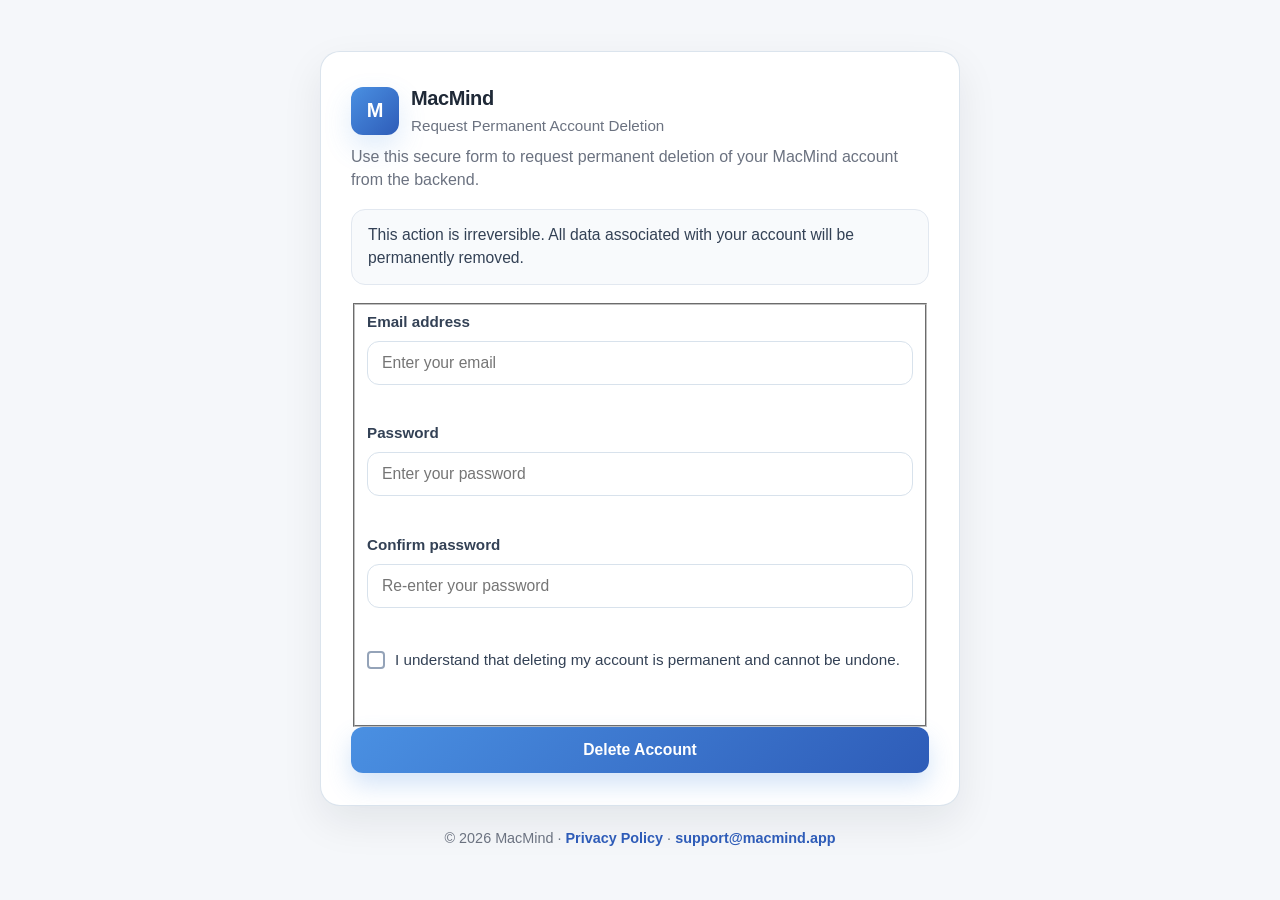
==== delete_account (2).html @ 731f8f67 "del acc fixes" ====
<!DOCTYPE html>
<html lang="en">
<head>
  <meta charset="UTF-8" />
  <meta name="viewport" content="width=device-width, initial-scale=1.0" />
  <meta name="description" content="Request permanent account deletion for MacMind." />
  <title>Delete Account | MacMind</title>
  <style>
    :root {
      --bg: #F5F7FA;
      --card: #FFFFFF;
      --primary: #4A90E2;
      --primary-dark: #2E5CB8;
      --text: #1F2937;
      --muted: #6B7280;
      --danger: #DC2626;
      --danger-dark: #B91C1C;
      --success: #15803D;
      --success-bg: #ECFDF3;
      --border: #D8E2EC;
      --shadow: 0 16px 40px rgba(15, 23, 42, 0.08);
      --focus: 0 0 0 3px rgba(74, 144, 226, 0.22);
    }

    * { box-sizing: border-box; }

    :focus-visible {
      outline: 3px solid rgba(74,144,226,0.22);
      outline-offset: 2px;
    }

    html, body {
      margin: 0;
      padding: 0;
      background: var(--bg);
      color: var(--text);
      font-family: Inter, "Segoe UI", Roboto, Arial, sans-serif;
      -webkit-font-smoothing:antialiased;
      -moz-osx-font-smoothing:grayscale;
      line-height: 1.45;
      font-size: 16px;
    }

    body {
      min-height: 100vh;
      display: flex;
      align-items: center;
      justify-content: center;
      padding: 32px 18px;
    }

    .page {
      width: min(100%, 640px);
      display: flex;
      flex-direction: column;
      gap: 20px;
    }

    .card {
      background: var(--card);
      border: 1px solid rgba(216, 226, 236, 0.9);
      border-radius: 20px;
      padding: 32px 30px;
      box-shadow: var(--shadow);
      transition: transform 160ms ease, box-shadow 160ms ease;
    }

    .brand {
      display: flex;
      align-items: center;
      gap: 12px;
      margin-bottom: 8px;
    }

    .brand-badge {
      width: 48px;
      height: 48px;
      border-radius: 12px;
      background: linear-gradient(135deg, var(--primary), var(--primary-dark));
      color: #fff;
      display: grid;
      place-items: center;
      font-size: 20px;
      font-weight: 700;
      box-shadow: 0 12px 28px rgba(74, 144, 226, 0.18);
    }

    h1 {
      margin: 0;
      font-size: 1.25rem;
      font-weight: 800;
      letter-spacing: -0.02em;
      color: var(--text);
    }

    .brand-subtitle {
      margin: 2px 0 0;
      color: var(--muted);
      font-size: 0.95rem;
    }

    .intro {
      margin: 8px 0 18px;
      color: var(--muted);
      font-size: 1rem;
    }

    .warning {
      background: #F8FAFC;
      border: 1px solid #E2E8F0;
      border-radius: 14px;
      padding: 14px 16px;
      margin-bottom: 18px;
      color: #334155;
      font-size: 0.98rem;
    }

    .field {
      margin-bottom: 14px;
    }

    .field label,
    .checkbox-label {
      display: block;
      font-size: 0.95rem;
      font-weight: 600;
      margin-bottom: 8px;
      color: #334155;
    }

    input[type="email"],
    input[type="password"] {
      width: 100%;
      border: 1px solid var(--border);
      border-radius: 12px;
      padding: 12px 14px;
      font-size: 0.98rem;
      color: var(--text);
      background: #fff;
      transition: border-color 140ms ease, box-shadow 140ms ease, transform 140ms ease;
    }

    input[type="email"]:focus,
    input[type="password"]:focus,
    input[type="checkbox"]:focus + .checkbox-mark,
    button:focus-visible {
      outline: none;
      border-color: var(--primary);
      box-shadow: var(--focus);
    }

    .error {
      min-height: 1.1rem;
      margin: 6px 0 0;
      color: var(--danger);
      font-size: 0.85rem;
    }

    .checkbox-field {
      margin: 18px 0 20px;
    }

    .checkbox-row {
      display: flex;
      gap: 10px;
      align-items: flex-start;
      font-size: 0.95rem;
      line-height: 1.45;
      color: #334155;
    }

    input[type="checkbox"] {
      position: absolute;
      opacity: 0;
      pointer-events: none;
    }

    .checkbox-mark {
      width: 18px;
      height: 18px;
      min-width: 18px;
      margin-top: 2px;
      border-radius: 4px;
      border: 2px solid #94A3B8;
      background: #fff;
      display: inline-block;
      position: relative;
      transition: border-color 140ms ease, background 140ms ease, transform 140ms ease;
      flex-shrink: 0;
    }

    input[type="checkbox"]:checked + .checkbox-mark {
      border-color: var(--primary);
      background: var(--primary);
    }

    input[type="checkbox"]:checked + .checkbox-mark::after {
      content: "";
      position: absolute;
      left: 4px;
      top: 1px;
      width: 4px;
      height: 8px;
      border: solid #fff;
      border-width: 0 2px 2px 0;
      transform: rotate(45deg);
    }

    .primary-btn,
    .danger-btn,
    .secondary-btn {
      width: 100%;
      border: 0;
      border-radius: 12px;
      padding: 12px 16px;
      font-size: 0.98rem;
      font-weight: 700;
      cursor: pointer;
      transition: transform 160ms cubic-bezier(.2,.9,.2,1), box-shadow 160ms ease, opacity 140ms ease;
      will-change: transform;
    }

    .primary-btn:hover,
    .danger-btn:hover,
    .secondary-btn:hover {
      transform: translateY(-3px);
      box-shadow: 0 18px 36px rgba(15,23,42,0.08);
    }

    .primary-btn:disabled,
    .danger-btn:disabled,
    .secondary-btn:disabled {
      opacity: 0.7;
      cursor: not-allowed;
      transform: none;
      box-shadow: none;
    }

    .primary-btn {
      color: #fff;
      background: linear-gradient(135deg, var(--primary), var(--primary-dark));
      box-shadow: 0 12px 24px rgba(74, 144, 226, 0.24);
    }

    .danger-btn {
      color: #fff;
      background: linear-gradient(135deg, var(--danger), var(--danger-dark));
      box-shadow: 0 12px 24px rgba(220, 38, 38, 0.22);
    }

    .secondary-btn {
      color: var(--text);
      background: #F8FAFC;
      border: 1px solid var(--border);
    }

    .btn-content {
      display: inline-flex;
      align-items: center;
      justify-content: center;
      gap: 8px;
      min-height: 22px;
    }

    .spinner {
      width: 16px;
      height: 16px;
      border: 2px solid rgba(255,255,255,0.7);
      border-top-color: #fff;
      border-radius: 50%;
      display: inline-block;
      animation: spin 0.8s linear infinite;
      flex-shrink: 0;
    }

    .spinner.hidden {
      display: none;
    }

    @keyframes spin {
      to { transform: rotate(360deg); }
    }

    .message-panel {
      margin-top: 16px;
      padding: 13px 14px;
      border-radius: 14px;
      font-size: 0.95rem;
      display: none;
      border: 1px solid transparent;
    }

    .message-panel.show {
      display: block;
    }

    .message-panel.error {
      display: block;
      background: #FEF2F2;
      color: #991B1B;
      border-color: #FECACA;
    }

    .message-panel.success {
      display: block;
      background: var(--success-bg);
      color: var(--success);
      border-color: #BBF7D0;
    }

    .message-panel.info {
      display: block;
      background: #EFF6FF;
      color: var(--primary-dark);
      border-color: #BFDBFE;
    }

    .success-state {
      display: none;
      background: var(--success-bg);
      border: 1px solid #BBF7D0;
      border-radius: 18px;
      padding: 24px;
      text-align: center;
      box-shadow: inset 0 1px 0 rgba(255,255,255,0.7);
    }

    .success-state.show {
      display: block;
    }

    .success-title {
      margin: 0 0 8px;
      font-size: 1.15rem;
      font-weight: 700;
      color: var(--success);
    }

    .success-subtitle {
      margin: 0 0 10px;
      color: #166534;
    }

    .redirect-text {
      font-size: 0.95rem;
      color: #166534;
      font-weight: 600;
    }

    .modal {
      position: fixed;
      inset: 0;
      background: rgba(15, 23, 42, 0.5);
      display: none;
      align-items: center;
      justify-content: center;
      padding: 16px;
      z-index: 1000;
    }

    .modal.show {
      display: flex;
    }

    .modal-card {
      width: min(100%, 440px);
      background: #fff;
      border-radius: 20px;
      padding: 24px;
      box-shadow: var(--shadow);
    }

    .modal-card h2 {
      margin: 0 0 10px;
      font-size: 1.2rem;
    }

    .modal-card p {
      margin: 0 0 18px;
      color: var(--muted);
    }

    .modal-actions {
      display: grid;
      gap: 10px;
      grid-template-columns: 1fr 1fr;
    }

    footer {
      text-align: center;
      color: var(--muted);
      font-size: 0.9rem;
      padding: 2px 8px 0;
    }

    footer a {
      color: var(--primary-dark);
      text-decoration: none;
      font-weight: 600;
    }

    footer a:hover {
      text-decoration: underline;
    }

    @media (max-width: 640px) {
      .card {
        padding: 24px 18px;
      }

      .modal-actions {
        grid-template-columns: 1fr;
      }
    }

    /* Reduced motion */
    @media (prefers-reduced-motion: reduce) {
      .primary-btn, .danger-btn, .secondary-btn, .card {
        transition: none !important;
        animation: none !important;
      }
      .spinner { animation: none; }
    }

    /* Screen reader only */
    .sr-only { position: absolute !important; height: 1px; width: 1px; overflow: hidden; clip: rect(1px,1px,1px,1px); white-space: nowrap; }
  </style>
</head>
<body>
  <main class="page">
    <section class="card" aria-labelledby="page-title">
      <div class="brand">
        <div class="brand-badge" aria-hidden="true">M</div>
        <div>
          <h1 id="page-title">MacMind</h1>
          <p class="brand-subtitle">Request Permanent Account Deletion</p>
        </div>
      </div>

      <p class="intro">Use this secure form to request permanent deletion of your MacMind account from the backend.</p>

      <div class="warning" role="note">
        This action is irreversible. All data associated with your account will be permanently removed.
      </div>

      <form id="deleteForm" novalidate onsubmit="event.preventDefault(); return false;">
        <fieldset id="formFields">
          <legend class="sr-only">Account deletion form</legend>
        <div class="field">
          <label for="email">Email address</label>
          <input id="email" name="email" type="email" autocomplete="email" inputmode="email" placeholder="Enter your email" required aria-describedby="emailError" />
          <p class="error" id="emailError" role="alert"></p>
        </div>

        <div class="field">
          <label for="password">Password</label>
          <input id="password" name="password" type="password" autocomplete="current-password" placeholder="Enter your password" required aria-describedby="passwordError" />
          <p class="error" id="passwordError" role="alert"></p>
        </div>

        <div class="field">
          <label for="confirmPassword">Confirm password</label>
          <input id="confirmPassword" name="confirmPassword" type="password" autocomplete="new-password" placeholder="Re-enter your password" required aria-describedby="confirmPasswordError" />
          <p class="error" id="confirmPasswordError" role="alert"></p>
        </div>

        <div class="checkbox-field">
          <label class="checkbox-row" for="consent">
            <input id="consent" name="consent" type="checkbox" required />
            <span class="checkbox-mark" aria-hidden="true"></span>
            <span>I understand that deleting my account is permanent and cannot be undone.</span>
          </label>
          <p class="error" id="consentError" role="alert"></p>
        </div>

        </fieldset>

        <button id="submitBtn" class="primary-btn" type="button" aria-busy="false">
          <span class="btn-content">
            <span class="spinner hidden" id="spinner" aria-hidden="true"></span>
            <span id="buttonLabel">Delete Account</span>
          </span>
        </button>
      </form>

      <div id="messagePanel" class="message-panel" role="status" aria-live="polite"></div>

      <div id="successState" class="success-state" aria-live="polite">
        <h2 class="success-title" id="successTitle">Your account has been permanently deleted successfully.</h2>
        <p class="success-subtitle" id="successSubtitle">The deletion request has been completed.</p>
        <p class="redirect-text" id="redirectText">Redirecting in 5...</p>
      </div>
    </section>

    <footer>
      <span>© 2026 MacMind</span> · <a href="https://dyuthi.github.io/privacy-policy/" target="_blank" rel="noopener noreferrer">Privacy Policy</a> · <a href="mailto:support@macmind.app">support@macmind.app</a>
    </footer>
  </main>

  <div id="confirmModal" class="modal" role="dialog" aria-modal="true" aria-labelledby="confirmTitle" aria-describedby="confirmDescription" aria-hidden="true">
    <div class="modal-card">
      <h2 id="confirmTitle">Are you absolutely sure?</h2>
      <p id="confirmDescription">Deleting your account is permanent. All account data associated with your account will be permanently deleted. This action cannot be undone.</p>
      <div class="modal-actions">
        <button id="cancelConfirmBtn" class="secondary-btn" type="button">Cancel</button>
        <button id="confirmDeleteBtn" class="danger-btn" type="button">Delete Forever</button>
      </div>
    </div>
  </div>

  <script>
    'use strict';
    // NOTE: The backend must allow requests from your GitHub Pages origin
    // (for example: https://dyuthi.github.io or https://<your-username>.github.io).
    // While testing locally, you may also allow http://localhost:8000.
    // Configure CORS to return these headers on OPTIONS and actual responses:
    //   Access-Control-Allow-Origin: https://dyuthi.github.io
    //   Access-Control-Allow-Methods: DELETE, OPTIONS
    //   Access-Control-Allow-Headers: Content-Type
    //   Access-Control-Allow-Credentials: false
    const API_BASE_URL = 'https://med-calci-backend-new.onrender.com';
    const REDIRECT_URL = 'https://dyuthi.github.io/privacy-policy/';
    const DELETE_ENDPOINT = '/api/auth/delete-account';
    const HEALTH_ENDPOINT = '/api/health';

    // Render's free tier spins the backend down after inactivity. The first
    // request after a cold start can take 30-60s to respond, which is why
    // the previous 15s timeout was failing. We ping /api/health first (short
    // timeout) and, if that fails, wait out a much longer warm-up window
    // before attempting the actual delete request.
    const HEALTH_CHECK_TIMEOUT_MS = 8000;
    const WARMUP_TIMEOUT_MS = 70000;
    const REQUEST_TIMEOUT_MS = 30000;

    const form = document.getElementById('deleteForm');
    const emailInput = document.getElementById('email');
    const passwordInput = document.getElementById('password');
    const confirmInput = document.getElementById('confirmPassword');
    const consentInput = document.getElementById('consent');
    const submitBtn = document.getElementById('submitBtn');
    const buttonLabel = document.getElementById('buttonLabel');
    const spinner = document.getElementById('spinner');
    const messagePanel = document.getElementById('messagePanel');
    const successState = document.getElementById('successState');
    const redirectText = document.getElementById('redirectText');
    const confirmModal = document.getElementById('confirmModal');
    const cancelConfirmBtn = document.getElementById('cancelConfirmBtn');
    const confirmDeleteBtn = document.getElementById('confirmDeleteBtn');

    const fieldElements = {
      email: document.getElementById('emailError'),
      password: document.getElementById('passwordError'),
      confirmPassword: document.getElementById('confirmPasswordError'),
      consent: document.getElementById('consentError')
    };

    const inputElements = {
      email: emailInput,
      password: passwordInput,
      confirmPassword: confirmInput,
      consent: consentInput
    };

    let isSubmitting = false;
    let redirectTimerId = null;
    let previouslyFocused = null;

    function escapeText(value) {
      return String(value)
        .replace(/&/g, '&amp;')
        .replace(/</g, '&lt;')
        .replace(/>/g, '&gt;')
        .replace(/\"/g, '&quot;')
        .replace(/'/g, '&#39;');
    }

    function clearErrors() {
      Object.values(fieldElements).forEach((element) => {
        element.textContent = '';
      });
      Object.values(inputElements).forEach((input) => {
        input.removeAttribute('aria-invalid');
      });
    }

    function setFieldError(fieldName, message) {
      const input = inputElements[fieldName];
      const error = fieldElements[fieldName];
      if (!input || !error) return;
      input.setAttribute('aria-invalid', 'true');
      error.textContent = message;
    }

    function showMessage(message, type) {
      // Only expose sanitized messages to users
      messagePanel.textContent = String(message || '');
      messagePanel.className = `message-panel ${type} show`;
    }

    function clearMessage() {
      messagePanel.textContent = '';
      messagePanel.className = 'message-panel';
    }

    function setSubmitting(isLoading) {
      isSubmitting = isLoading;
      submitBtn.disabled = isLoading;
      submitBtn.setAttribute('aria-busy', String(isLoading));
      spinner.classList.toggle('hidden', !isLoading);
      buttonLabel.textContent = isLoading ? 'Deleting...' : 'Delete Account';

      // Disable form fields via fieldset for better semantics
      const fieldset = document.getElementById('formFields');
      if (fieldset) fieldset.disabled = isLoading;
    }

    function validateForm() {
      const email = emailInput.value.trim();
      const password = passwordInput.value.trim();
      const confirmPassword = confirmInput.value.trim();
      const consent = consentInput.checked;

      clearErrors();

      if (!email) {
        setFieldError('email', 'Please enter your email address.');
        emailInput.focus();
        return false;
      }

      if (!/^[^\s@]+@[^\s@]+\.[^\s@]+$/.test(email)) {
        setFieldError('email', 'Please enter a valid email address.');
        emailInput.focus();
        return false;
      }

      if (!password) {
        setFieldError('password', 'Please enter your password.');
        passwordInput.focus();
        return false;
      }

      if (!confirmPassword) {
        setFieldError('confirmPassword', 'Please confirm your password.');
        confirmInput.focus();
        return false;
      }

      if (password !== confirmPassword) {
        setFieldError('confirmPassword', 'Passwords do not match.');
        confirmInput.focus();
        return false;
      }

      if (!consent) {
        setFieldError('consent', 'You must confirm that the deletion is permanent.');
        consentInput.focus();
        return false;
      }

      return true;
    }

    function openConfirmModal() {
      previouslyFocused = document.activeElement;
      confirmModal.classList.add('show');
      confirmModal.setAttribute('aria-hidden', 'false');
      // Focus primary action for quick keyboard confirmation
      confirmDeleteBtn.focus();
      trapFocus(confirmModal);
    }

    function closeConfirmModal() {
      confirmModal.classList.remove('show');
      confirmModal.setAttribute('aria-hidden', 'true');
      releaseFocusTrap();
      if (previouslyFocused && previouslyFocused.focus) previouslyFocused.focus();
    }

    function getFriendlyMessage(status, payload) {
      const serverMessage = payload && typeof payload === 'object' && payload.message ? String(payload.message) : '';
      const safeMessage = serverMessage ? escapeText(serverMessage) : '';

      switch (status) {
        case 400:
          return 'Please review your information and try again.';
        case 401:
        case 403:
          return 'The credentials you entered are not authorized. Please verify your email and password.';
        case 404:
          return 'The account deletion service is currently unavailable.';
        case 409:
          return 'This account cannot be deleted at the moment. Please contact support.';
        case 422:
          return 'The information provided is invalid. Please verify your details and try again.';
        case 429:
          return 'Too many requests were made. Please wait a moment and try again.';
        case 500:
        case 502:
        case 503:
        case 504:
          return 'The service is temporarily unavailable. Please try again shortly.';
        default:
          // Do not echo raw server messages; show sanitized fallback
          return safeMessage || 'We could not complete the request. Please try again.';
      }
    }

    async function fetchWithTimeout(url, options, timeoutMs) {
      const controller = new AbortController();
      const timeoutId = window.setTimeout(() => controller.abort(), timeoutMs);
      try {
        return await fetch(url, { ...options, signal: controller.signal });
      } finally {
        window.clearTimeout(timeoutId);
      }
    }

    // Wakes the Render backend before the real delete request. Tries a quick
    // ping first; if the server is asleep, that will fail fast (connection
    // refused/reset) or hang, so we fall back to a long-timeout ping and wait
    // for the container to actually spin up.
    async function warmUpServer(onStatus) {
      onStatus('Connecting to server...');
      try {
        await fetchWithTimeout(`${API_BASE_URL}${HEALTH_ENDPOINT}`, {
          method: 'GET',
          mode: 'cors',
          credentials: 'omit'
        }, HEALTH_CHECK_TIMEOUT_MS);
        return true;
      } catch (err) {
        onStatus('Server was inactive and is waking up. This can take up to a minute...');
        try {
          await fetchWithTimeout(`${API_BASE_URL}${HEALTH_ENDPOINT}`, {
            method: 'GET',
            mode: 'cors',
            credentials: 'omit'
          }, WARMUP_TIMEOUT_MS);
          return true;
        } catch (err2) {
          return false;
        }
      }
    }

    async function deleteAccountRequest(email, password) {
      try {
        const response = await fetchWithTimeout(`${API_BASE_URL}${DELETE_ENDPOINT}`, {
          method: 'DELETE',
          mode: 'cors',
          credentials: 'omit',
          headers: {
            'Content-Type': 'application/json',
            'Accept': 'application/json'
          },
          body: JSON.stringify({ email, password })
        }, REQUEST_TIMEOUT_MS);

        let payload = null;
        try {
          // Some successful responses (204 No Content) have no body
          payload = await response.json();
        } catch (err) {
          payload = null;
        }

        // Treat any 2xx (including 204) as success. Additionally accept
        // common success shapes from APIs: { success: true }, { deleted: true }, or a message
        if (response.ok) {
          if (payload && (payload.success === true || payload.deleted === true)) {
            return { success: true };
          }

          if (payload && typeof payload.message === 'string' && /delete|deleted|success/i.test(payload.message)) {
            return { success: true };
          }

          // Generic success when server returns 2xx with or without body
          return { success: true };
        }

        return {
          success: false,
          message: getFriendlyMessage(response.status, payload)
        };
      } catch (error) {
        if (error && error.name === 'AbortError') {
          return { success: false, message: 'The request timed out. The server may still be starting up — please try again in a moment.' };
        }

        if (error instanceof TypeError) {
          // Could be network failure or a CORS failure
          return { success: false, message: 'Could not reach the server. This may be a network or CORS issue.' };
        }

        return { success: false, message: 'Something unexpected happened. Please try again.' };
      }
    }

    function showSuccessState() {
      form.style.display = 'none';
      successState.classList.add('show');
      clearMessage();
      redirectText.textContent = 'Redirecting in 5...';

      let countdown = 5;
      redirectTimerId = window.setInterval(() => {
        countdown -= 1;
        redirectText.textContent = `Redirecting in ${countdown}...`;
        if (countdown <= 0) {
          window.clearInterval(redirectTimerId);
          window.location.assign(REDIRECT_URL);
        }
      }, 1000);
    }

    async function handleDeleteRequest() {
      if (isSubmitting) return;

      const email = emailInput.value.trim().toLowerCase();
      const password = passwordInput.value.trim();

      setSubmitting(true);
      clearMessage();

      try {
        const isAwake = await warmUpServer((status) => showMessage(status, 'info'));
        if (!isAwake) {
          showMessage('The server did not respond in time. Please wait a few seconds and try again.', 'error');
          return;
        }

        showMessage('Deleting your account...', 'info');
        const result = await deleteAccountRequest(email, password);
        if (result.success) {
          form.reset();
          clearErrors();
          showSuccessState();
        } else {
          showMessage(result.message, 'error');
        }
      } catch (error) {
        showMessage('We could not complete the request. Please try again.', 'error');
      } finally {
        setSubmitting(false);
      }
    }

    function handleSubmitIntent(event) {
      if (event && typeof event.preventDefault === 'function') {
        event.preventDefault();
      }
      if (isSubmitting) return;
      if (!validateForm()) {
        return;
      }
      openConfirmModal();
    }

    // submitBtn is type="button" (not type="submit") so a failed/late script
    // load can never fall back to the browser's native form submission,
    // which on file:// pages triggers "Unsafe attempt to load URL ... from
    // frame ..." since file: origins can't self-navigate. The form's submit
    // listener is kept only as a safety net for Enter-key presses in some
    // browsers, and the inline onsubmit="return false" on the <form> tag
    // blocks native submission even if this script never runs at all.
    submitBtn.addEventListener('click', handleSubmitIntent);
    form.addEventListener('submit', handleSubmitIntent);

    cancelConfirmBtn.addEventListener('click', () => {
      closeConfirmModal();
    });

    confirmDeleteBtn.addEventListener('click', () => {
      closeConfirmModal();
      handleDeleteRequest();
    });

    confirmModal.addEventListener('click', (event) => {
      if (event.target === confirmModal) {
        closeConfirmModal();
      }
    });

    document.addEventListener('keydown', (event) => {
      if (event.key === 'Escape' && confirmModal.classList.contains('show')) {
        closeConfirmModal();
      }
    });

    // Trap focus inside modal while open
    let focusTrap = null;
    function trapFocus(modal) {
      const focusable = modal.querySelectorAll('button, [href], input, select, textarea, [tabindex]:not([tabindex="-1"])');
      const first = focusable[0];
      const last = focusable[focusable.length - 1];
      focusTrap = function(e) {
        if (e.key !== 'Tab') return;
        if (e.shiftKey) {
          if (document.activeElement === first) {
            e.preventDefault();
            last.focus();
          }
        } else {
          if (document.activeElement === last) {
            e.preventDefault();
            first.focus();
          }
        }
      };
      document.addEventListener('keydown', focusTrap);
    }

    function releaseFocusTrap() {
      if (focusTrap) {
        document.removeEventListener('keydown', focusTrap);
        focusTrap = null;
      }
    }

    emailInput.addEventListener('input', () => {
      if (fieldElements.email.textContent) {
        clearErrors();
      }
    });

    passwordInput.addEventListener('input', () => {
      if (fieldElements.password.textContent) {
        clearErrors();
      }
    });

    confirmInput.addEventListener('input', () => {
      if (fieldElements.confirmPassword.textContent) {
        clearErrors();
      }
    });

    consentInput.addEventListener('change', () => {
      if (fieldElements.consent.textContent) {
        clearErrors();
      }
    });
  </script>
</body>
</html>
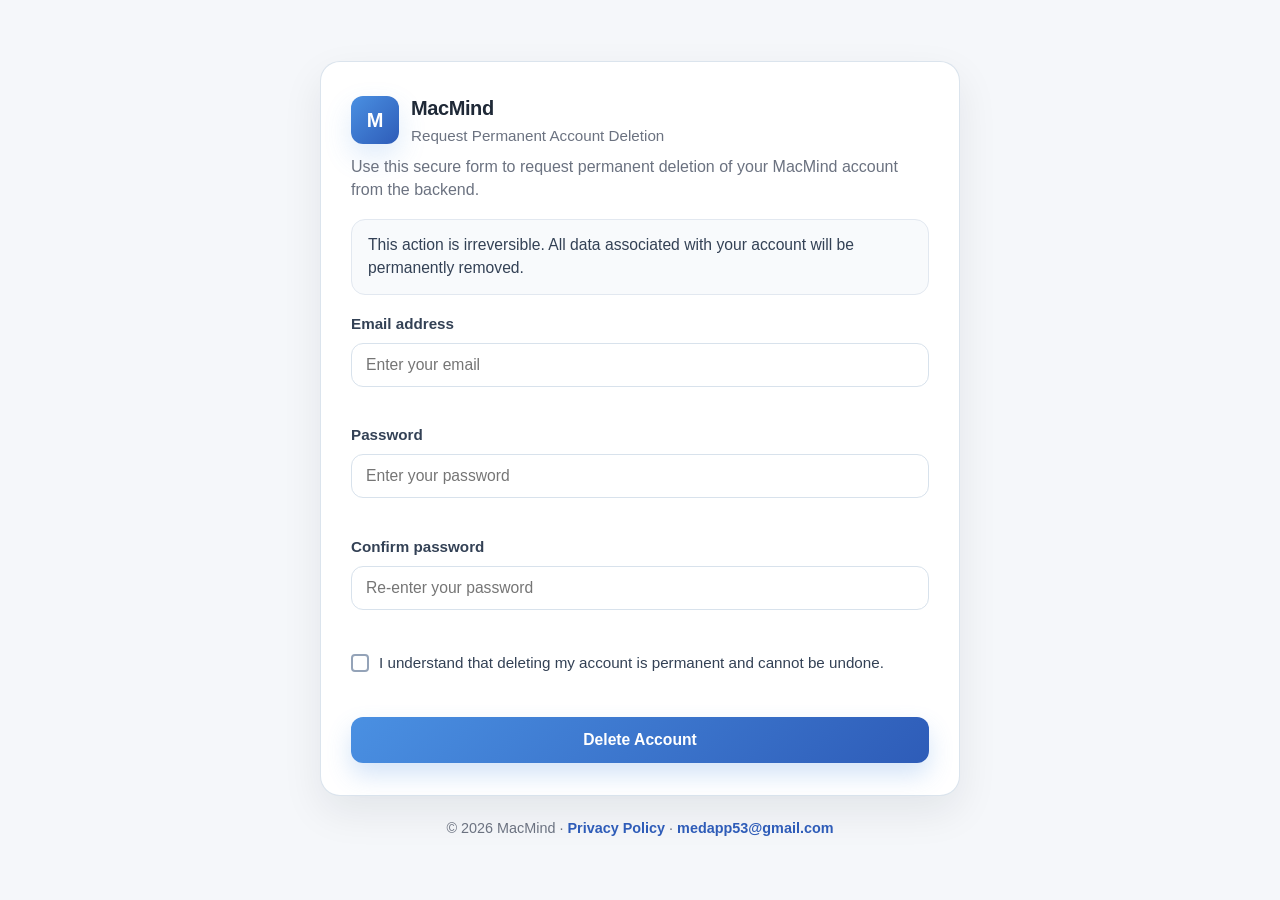
==== commit e08f361e: "del page fixed" ====
--- a/delete_account (2).html
+++ b/delete_account (2).html
@@ -119,6 +119,13 @@
       margin-bottom: 14px;
     }
 
+    #formFields {
+      border: 0;
+      margin: 0;
+      padding: 0;
+      min-inline-size: 0;
+    }
+
     .field label,
     .checkbox-label {
       display: block;
@@ -443,7 +450,7 @@
         This action is irreversible. All data associated with your account will be permanently removed.
       </div>
 
-      <form id="deleteForm" novalidate onsubmit="event.preventDefault(); return false;">
+      <form id="deleteForm" novalidate onsubmit="return false;">
         <fieldset id="formFields">
           <legend class="sr-only">Account deletion form</legend>
         <div class="field">
@@ -493,7 +500,7 @@
     </section>
 
     <footer>
-      <span>© 2026 MacMind</span> · <a href="https://dyuthi.github.io/privacy-policy/" target="_blank" rel="noopener noreferrer">Privacy Policy</a> · <a href="mailto:support@macmind.app">support@macmind.app</a>
+      <span>© 2026 MacMind</span> · <a href="https://dyuhti.github.io/privacy-policy/" target="_blank" rel="noopener noreferrer">Privacy Policy</a> · <a href="mailto:medapp53@gmail.com">medapp53@gmail.com</a>
     </footer>
   </main>
 
@@ -531,7 +538,6 @@
     const HEALTH_CHECK_TIMEOUT_MS = 8000;
     const WARMUP_TIMEOUT_MS = 70000;
     const REQUEST_TIMEOUT_MS = 30000;
-
     const form = document.getElementById('deleteForm');
     const emailInput = document.getElementById('email');
     const passwordInput = document.getElementById('password');
@@ -744,7 +750,7 @@
       }
     }
 
-    async function deleteAccountRequest(email, password) {
+    async function deleteAccountRequest(email, password, confirmPassword) {
       try {
         const response = await fetchWithTimeout(`${API_BASE_URL}${DELETE_ENDPOINT}`, {
           method: 'DELETE',
@@ -754,7 +760,7 @@
             'Content-Type': 'application/json',
             'Accept': 'application/json'
           },
-          body: JSON.stringify({ email, password })
+          body: JSON.stringify({ email, password, confirm_password: confirmPassword })
         }, REQUEST_TIMEOUT_MS);
 
         let payload = null;
@@ -819,7 +825,7 @@
       if (isSubmitting) return;
 
       const email = emailInput.value.trim().toLowerCase();
-      const password = passwordInput.value.trim();
+      const password = passwordInput.value;
 
       setSubmitting(true);
       clearMessage();
@@ -832,7 +838,7 @@
         }
 
         showMessage('Deleting your account...', 'info');
-        const result = await deleteAccountRequest(email, password);
+        const result = await deleteAccountRequest(email, password, confirmInput.value);
         if (result.success) {
           form.reset();
           clearErrors();
